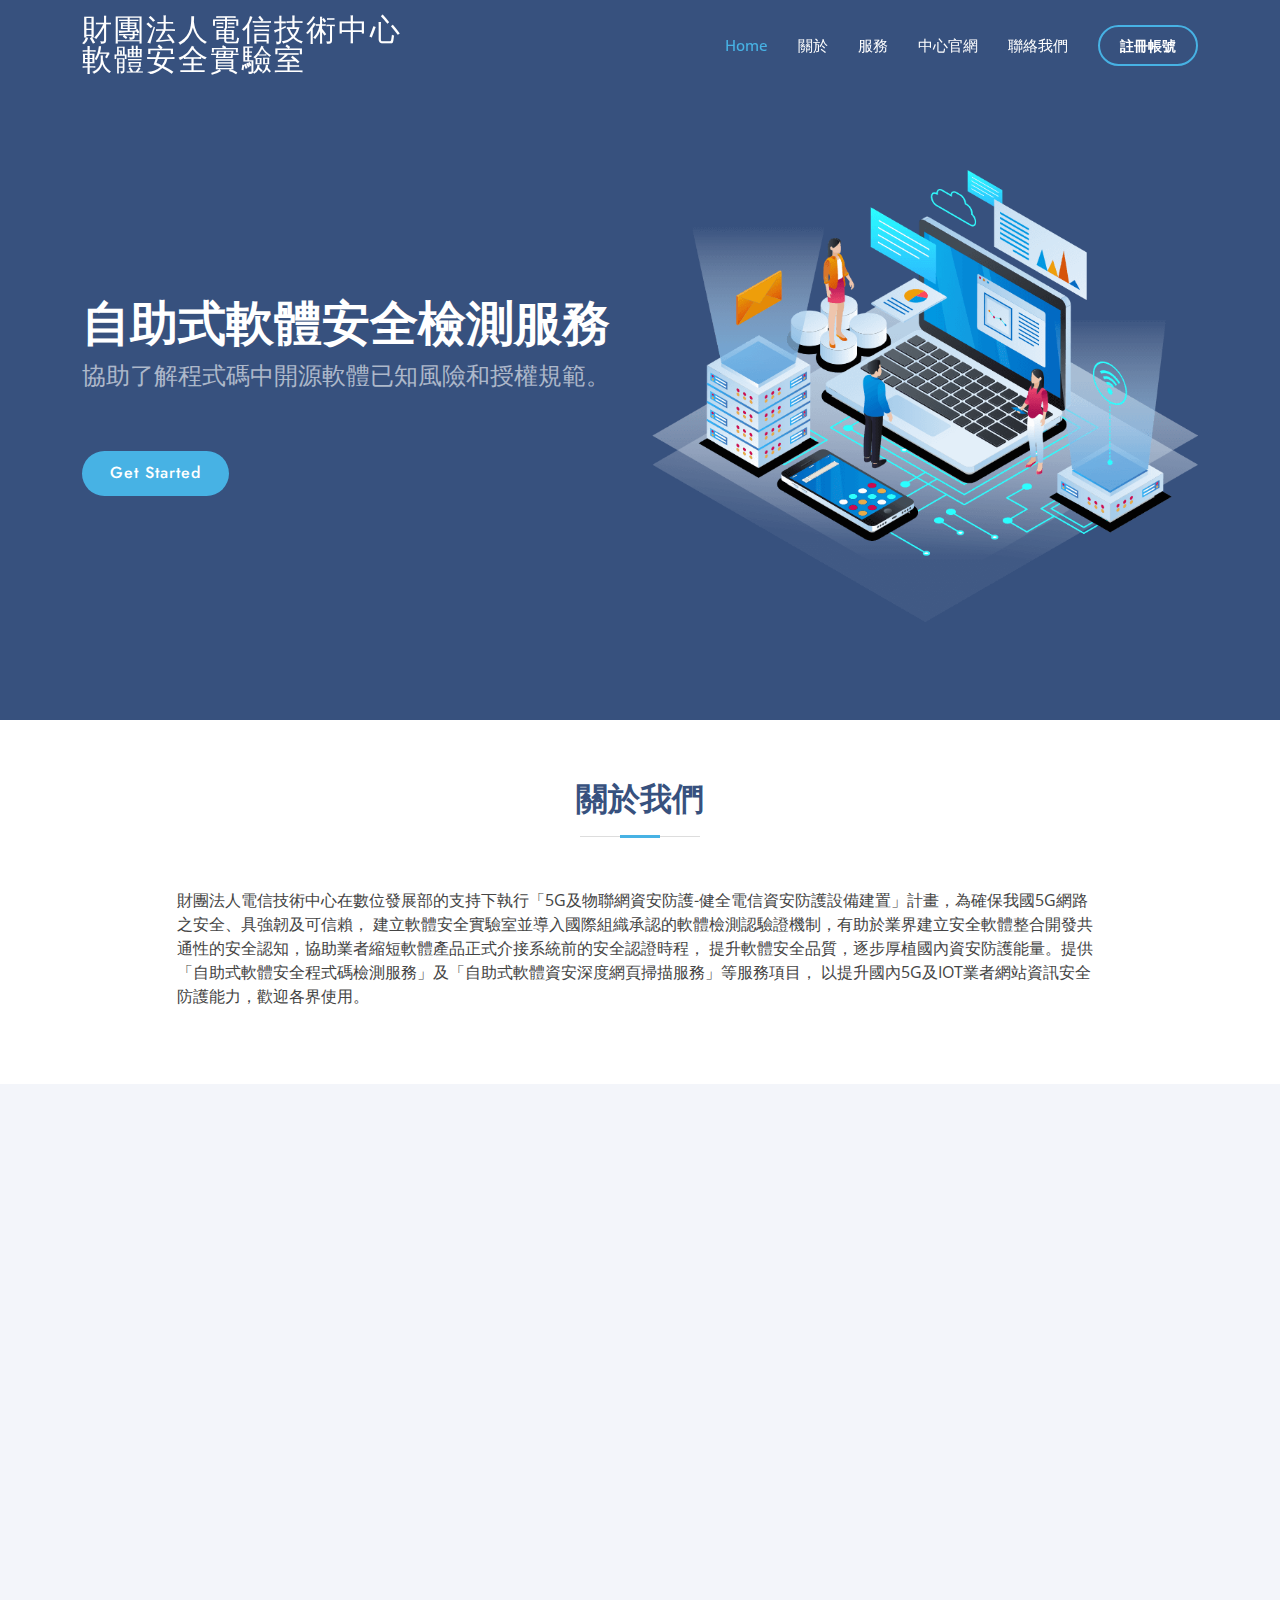
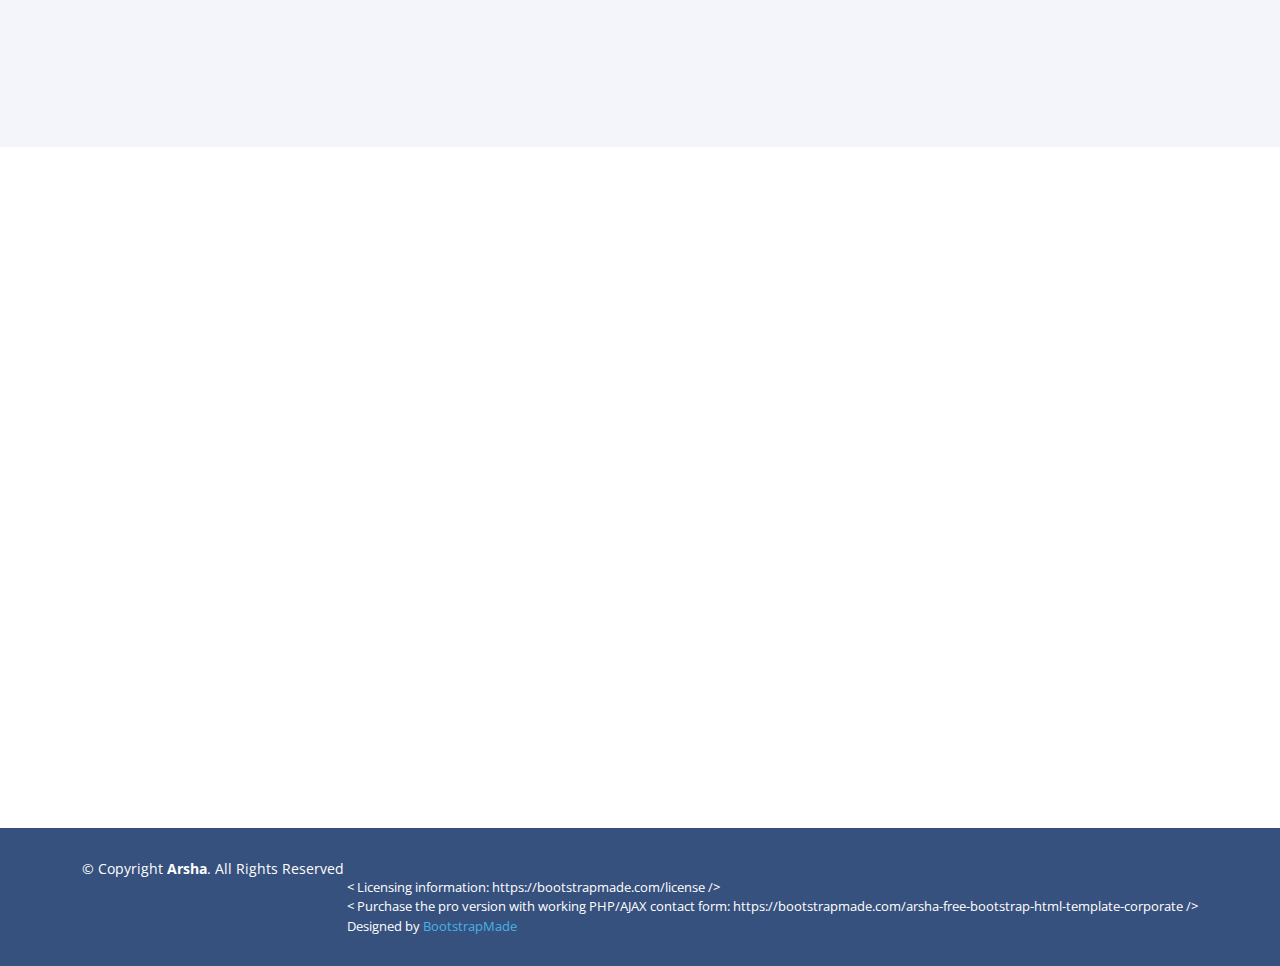
==== index.html @ cd34b2cf "Update index.html" ====
<!DOCTYPE html>
<html lang="en">

<head>
  <meta charset="utf-8">
  <meta content="width=device-width, initial-scale=1.0" name="viewport">

  <title>軟體安全實驗室 NCSS LAB</title>
  <meta content="" name="description">
  <meta content="" name="keywords">

  <!-- Favicons -->
  <link href="assets/img/favicon.ico" rel="icon">
  <link href="assets/img/TTC.jpg" rel="apple-touch-icon">

  <!-- Google Fonts -->
  <link
    href="https://fonts.googleapis.com/css?family=Open+Sans:300,300i,400,400i,600,600i,700,700i|Jost:300,300i,400,400i,500,500i,600,600i,700,700i|Poppins:300,300i,400,400i,500,500i,600,600i,700,700i"
    rel="stylesheet">

  <!-- Vendor CSS Files -->
  <link href="assets/vendor/aos/aos.css" rel="stylesheet">
  <link href="assets/vendor/bootstrap/css/bootstrap.min.css" rel="stylesheet">
  <link href="assets/vendor/bootstrap-icons/bootstrap-icons.css" rel="stylesheet">
  <link href="assets/vendor/boxicons/css/boxicons.min.css" rel="stylesheet">
  <link href="assets/vendor/glightbox/css/glightbox.min.css" rel="stylesheet">
  <link href="assets/vendor/remixicon/remixicon.css" rel="stylesheet">
  <link href="assets/vendor/swiper/swiper-bundle.min.css" rel="stylesheet">

  <!-- Template Main CSS File -->
  <link href="assets/css/style.css" rel="stylesheet">

  <!-- =======================================================
  * Template Name: Arsha
  * Updated: Jul 27 2023 with Bootstrap v5.3.1
  * Template URL: https://bootstrapmade.com/arsha-free-bootstrap-html-template-corporate/
  * Author: BootstrapMade.com
  * License: https://bootstrapmade.com/license/
  ======================================================== -->
</head>

<body>

  <!-- ======= Header ======= -->
  <header id="header" class="fixed-top">
    <div class="container d-flex align-items-center">
      <h1 class="logo me-auto"><a href="">財團法人電信技術中心</br>軟體安全實驗室</a></h1>

      <!--<a href="">財團法人電信技術中心</br>軟體安全實驗室</a></h1>-->
      <!-- Uncomment below if you prefer to use an image logo -->
      <!-- <h1 class="logo me-auto"><a href="index.html" class="logo me-auto"><img src="assets/img/logo.png" alt="" class="img-fluid"></a></a>-->

      <nav id="navbar" class="navbar">
        <ul>
          <li><a class="nav-link scrollto active" href="#hero">Home</a></li>
          <li><a class="nav-link scrollto" href="#about">關於</a></li>
          <li><a class="nav-link scrollto" href="#services">服務</a></li>
          <li><a class="nav-link scrollto" href="https://www.ttc.org.tw/" target="_blank">中心官網</a></li>
          <li><a class="nav-link scrollto" href="#contact">聯絡我們</a></li>
          <li><a class="getstarted scrollto"
              href="https://ssdlc.ncsslab.org.tw/appbuilder/forms?code=81B100224859490211DD49DA25010BAE&Process=廠商帳號線上申請"
              target="_blank">註冊帳號</a>
          </li>
        </ul>
        <i class="bi bi-list mobile-nav-toggle"></i>
      </nav><!-- .navbar -->

    </div>
  </header><!-- End Header -->

  <!-- ======= Hero Section ======= -->


  <section id="hero" class="d-flex align-items-center">

    <div class="container">
      <div class="row">
        <div class="col-lg-6 d-flex flex-column justify-content-center pt-4 pt-lg-0 order-2 order-lg-1"
          data-aos="fade-up" data-aos-delay="200">
          <h1>自助式軟體安全檢測服務</h1>
          <h2>協助了解程式碼中開源軟體已知風險和授權規範。</h2>
          <div class="d-flex justify-content-center justify-content-lg-start">
            <a href="#about" class="btn-get-started scrollto">Get Started</a>

          </div>
        </div>
        <div class="col-lg-6 order-1 order-lg-2 hero-img" data-aos="zoom-in" data-aos-delay="200">
          <img src="assets/img/hero-img.png" class="img-fluid animated" alt="">
        </div>
      </div>
    </div>


  </section><!-- End Hero -->

  <main id="main">



    <!-- ======= About Us Section ======= -->
    <section id="about" class="about">
      <div class="container" data-aos="fade-up">

        <div class="section-title">
          <h2>關於我們</h2>
        </div>

        <div class="row justify-content-center">
          <div class="col-lg-10">
            <p>
              財團法人電信技術中心在數位發展部的支持下執行「5G及物聯網資安防護-健全電信資安防護設備建置」計畫，為確保我國5G網路之安全、具強韌及可信賴，
              建立軟體安全實驗室並導入國際組織承認的軟體檢測認驗證機制，有助於業界建立安全軟體整合開發共通性的安全認知，協助業者縮短軟體產品正式介接系統前的安全認證時程，
              提升軟體安全品質，逐步厚植國內資安防護能量。提供「自助式軟體安全程式碼檢測服務」及「自助式軟體資安深度網頁掃描服務」等服務項目，
              以提升國內5G及IOT業者網站資訊安全防護能力，歡迎各界使用。
            </p>

          </div>
        </div>
      </div>
    </section><!-- End About Us Section -->



    <!-- ======= Services Section ======= -->
    <section id="services" class="services section-bg">
      <div class="container" data-aos="fade-up">

        <div class="section-title">
          <h2>平台服務</h2>
        </div>

        <div class="row">
          <div class="col-xl-3 col-md-6 d-flex align-items-stretch" data-aos="zoom-in" data-aos-delay="100">
            <div class="icon-box">
              <div class="icon"><i class="bx bxl-dribbble"></i></div>
              <h4><a href="https://ssdlc.ncsslab.org.tw/pages/SecurityTestingService" target="_blank">軟體安全檢測服務</a></h4>
              <p>軟體安全檢測服務包含軟體組成分析掃描(SBOM)、安全風險分析 (Security Risk)、軟體使用許可風險分析 (License Risk)、營運風險分析 (Operation
                Risk) 等四個項目分析軟體供應鏈的透明度與安全性，了解開源軟體已知風險和授權規範，並分析開源社群活躍度，確保安全漏洞可被持續修復。</p>
            </div>
          </div>

          <div class="col-xl-3 col-md-6 d-flex align-items-stretch mt-4 mt-md-0" data-aos="zoom-in"
            data-aos-delay="200">
            <div class="icon-box">
              <div class="icon"><i class="bx bx-file"></i></div>
              <h4><a href="https://ssdlc.ncsslab.org.tw/pages/DeepSecurityScanService" target="_blank">深度網頁弱點掃描服務</a>
              </h4>
              <p>深度網頁弱點掃描服務，是透過網頁腳本錄製器產生檢測腳本，透過弱點掃描工具掃描檢測腳本，藉此提升網頁掃描深度和覆蓋率，產出進階弱點議題檢測報告，弱點修復後可強化網站的資安防護能力。</p>
            </div>
          </div>

          <div class="col-xl-3 col-md-6 d-flex align-items-stretch mt-4 mt-xl-0" data-aos="zoom-in"
            data-aos-delay="300">
            <div class="icon-box">
              <div class="icon"><i class="bx bx-tachometer"></i></div>
              <h4><a
                  href="https://ssdlc.ncsslab.org.tw/appbuilder/forms?code=81B100224859490211DD49DA25010BAE&Process=廠商帳號線上申請"
                  target="_blank">廠商帳號申請</a>
              </h4>
              <p>請申請平台帳號，帳號審核通過後，即可使用軟體安全檢測服務及深度弱點掃描服務。</p>
            </div>
          </div>

          <div class="col-xl-3 col-md-8 d-flex align-items-stretch mt-4 mt-xl-0" data-aos="zoom-in"
            data-aos-delay="400">
            <div class="icon-box">
              <div class="icon"><i class="bx bx-layer"></i></div>
              <h4><a
                  href="https://ssdlc.ncsslab.org.tw/appbuilder/forms?code=81B200224859490211DD4D2438AC8E6C&Process=廠商帳號密碼重設"
                  target="_blank">廠商密碼重設</a>
              </h4>
              <p>如忘記密碼，請點選此處更改密碼。如有其他疑問，歡迎聯繫我們。</p>
            </div>
          </div>

        </div>

      </div>
    </section><!-- End Services Section -->



    <!-- ======= Contact Section ======= -->
    <section id="contact" class="contact">
      <div class="container" data-aos="fade-up">

        <div class="section-title">
          <h2>聯絡我們</h2>
          <p>如有任何問題，歡迎聯繫。</p>
        </div>

        <div class="row justify-content-center">

          <div class="col-lg-6 d-flex align-items-stretch">
            <div class="info">
              <div class="address">
                <i class="bi bi-geo-alt"></i>
                <h4>Location:</h4>
                <p>高雄本部 : 821 高雄市路竹區路科一路3號<br />新北辦公室 : 220 新北市板橋區遠東路1號3樓B室</p>
              </div>

              <div class="email">
                <i class="bi bi-envelope"></i>
                <h4>Email:</h4>
                <p><a href="mailto:support@ncsslab.org.tw">support@ncsslab.org.tw</a></p>
              </div>

              <div class="phone">
                <i class="bi bi-phone"></i>
                <h4>Call:</h4>

                <p>Andy Wang <a href="tel:+886-2-89535042">(02)8953-5042</a></p>
              </div>
            </div>

          </div>


    </section><!-- End Contact Section -->

  </main><!-- End #main -->

  <!-- ======= Footer ======= -->
  <footer id="footer">
    <!--
    <div class="footer-newsletter">
      <div class="container">
        <div class="row justify-content-center">
          <div class="col-lg-6">
            <h4>Join Our Newsletter</h4>
            <p>Tamen quem nulla quae legam multos aute sint culpa legam noster magna</p>
            <form action="" method="post">
              <input type="email" name="email"><input type="submit" value="Subscribe">
            </form>
          </div>
        </div>
      </div>
    </div>
-->
    <div class="footer-top">
      <div class="container">
        <div class="row">
          <!--
          <div class="col-lg-3 col-md-6 footer-contact">
            <h3>Arsha</h3>
            <p>
              A108 Adam Street <br>
              New York, NY 535022<br>
              United States <br><br>
              <strong>Phone:</strong> +1 5589 55488 55<br>
              <strong>Email:</strong> info@example.com<br>
            </p>
          </div>

          <div class="col-lg-3 col-md-6 footer-links">
            <h4>Useful Links</h4>
            <ul>
              <li><i class="bx bx-chevron-right"></i> <a href="#">Home</a></li>
              <li><i class="bx bx-chevron-right"></i> <a href="#">About us</a></li>
              <li><i class="bx bx-chevron-right"></i> <a href="#">Services</a></li>
              <li><i class="bx bx-chevron-right"></i> <a href="#">Terms of service</a></li>
              <li><i class="bx bx-chevron-right"></i> <a href="#">Privacy policy</a></li>
            </ul>
          </div>

          <div class="col-lg-3 col-md-6 footer-links">
            <h4>Our Services</h4>
            <ul>
              <li><i class="bx bx-chevron-right"></i> <a href="#">Web Design</a></li>
              <li><i class="bx bx-chevron-right"></i> <a href="#">Web Development</a></li>
              <li><i class="bx bx-chevron-right"></i> <a href="#">Product Management</a></li>
              <li><i class="bx bx-chevron-right"></i> <a href="#">Marketing</a></li>
              <li><i class="bx bx-chevron-right"></i> <a href="#">Graphic Design</a></li>
            </ul>
          </div>

          <div class="col-lg-3 col-md-6 footer-links">
            <h4>Our Social Networks</h4>
            <p>Cras fermentum odio eu feugiat lide par naso tierra videa magna derita valies</p>
            <div class="social-links mt-3">
              <a href="#" class="twitter"><i class="bx bxl-twitter"></i></a>
              <a href="#" class="facebook"><i class="bx bxl-facebook"></i></a>
              <a href="#" class="instagram"><i class="bx bxl-instagram"></i></a>
              <a href="#" class="google-plus"><i class="bx bxl-skype"></i></a>
              <a href="#" class="linkedin"><i class="bx bxl-linkedin"></i></a>
            </div>
          </div>
-->
        </div>
      </div>
    </div>

    <div class="container footer-bottom clearfix">
      <div class="copyright">
        &copy; Copyright <strong><span>Arsha</span></strong>. All Rights Reserved
      </div>
      <div class="credits">
        </br>
        < Licensing information: https://bootstrapmade.com/license /></br>
        < Purchase the pro version with working PHP/AJAX contact form:
          https://bootstrapmade.com/arsha-free-bootstrap-html-template-corporate />
        </br>Designed by <a href="https://bootstrapmade.com/">BootstrapMade</a>
      </div>
    </div>
  </footer><!-- End Footer -->

  <div id="preloader"></div>
  <a href="#" class="back-to-top d-flex align-items-center justify-content-center"><i
      class="bi bi-arrow-up-short"></i></a>

  <!-- Vendor JS Files -->
  <script src="assets/vendor/aos/aos.js"></script>
  <script src="assets/vendor/bootstrap/js/bootstrap.bundle.min.js"></script>
  <script src="assets/vendor/glightbox/js/glightbox.min.js"></script>
  <script src="assets/vendor/isotope-layout/isotope.pkgd.min.js"></script>
  <script src="assets/vendor/swiper/swiper-bundle.min.js"></script>
  <script src="assets/vendor/waypoints/noframework.waypoints.js"></script>
  <script src="assets/vendor/php-email-form/validate.js"></script>

  <!-- Template Main JS File -->
  <script src="assets/js/main.js"></script>

</body>

</html>
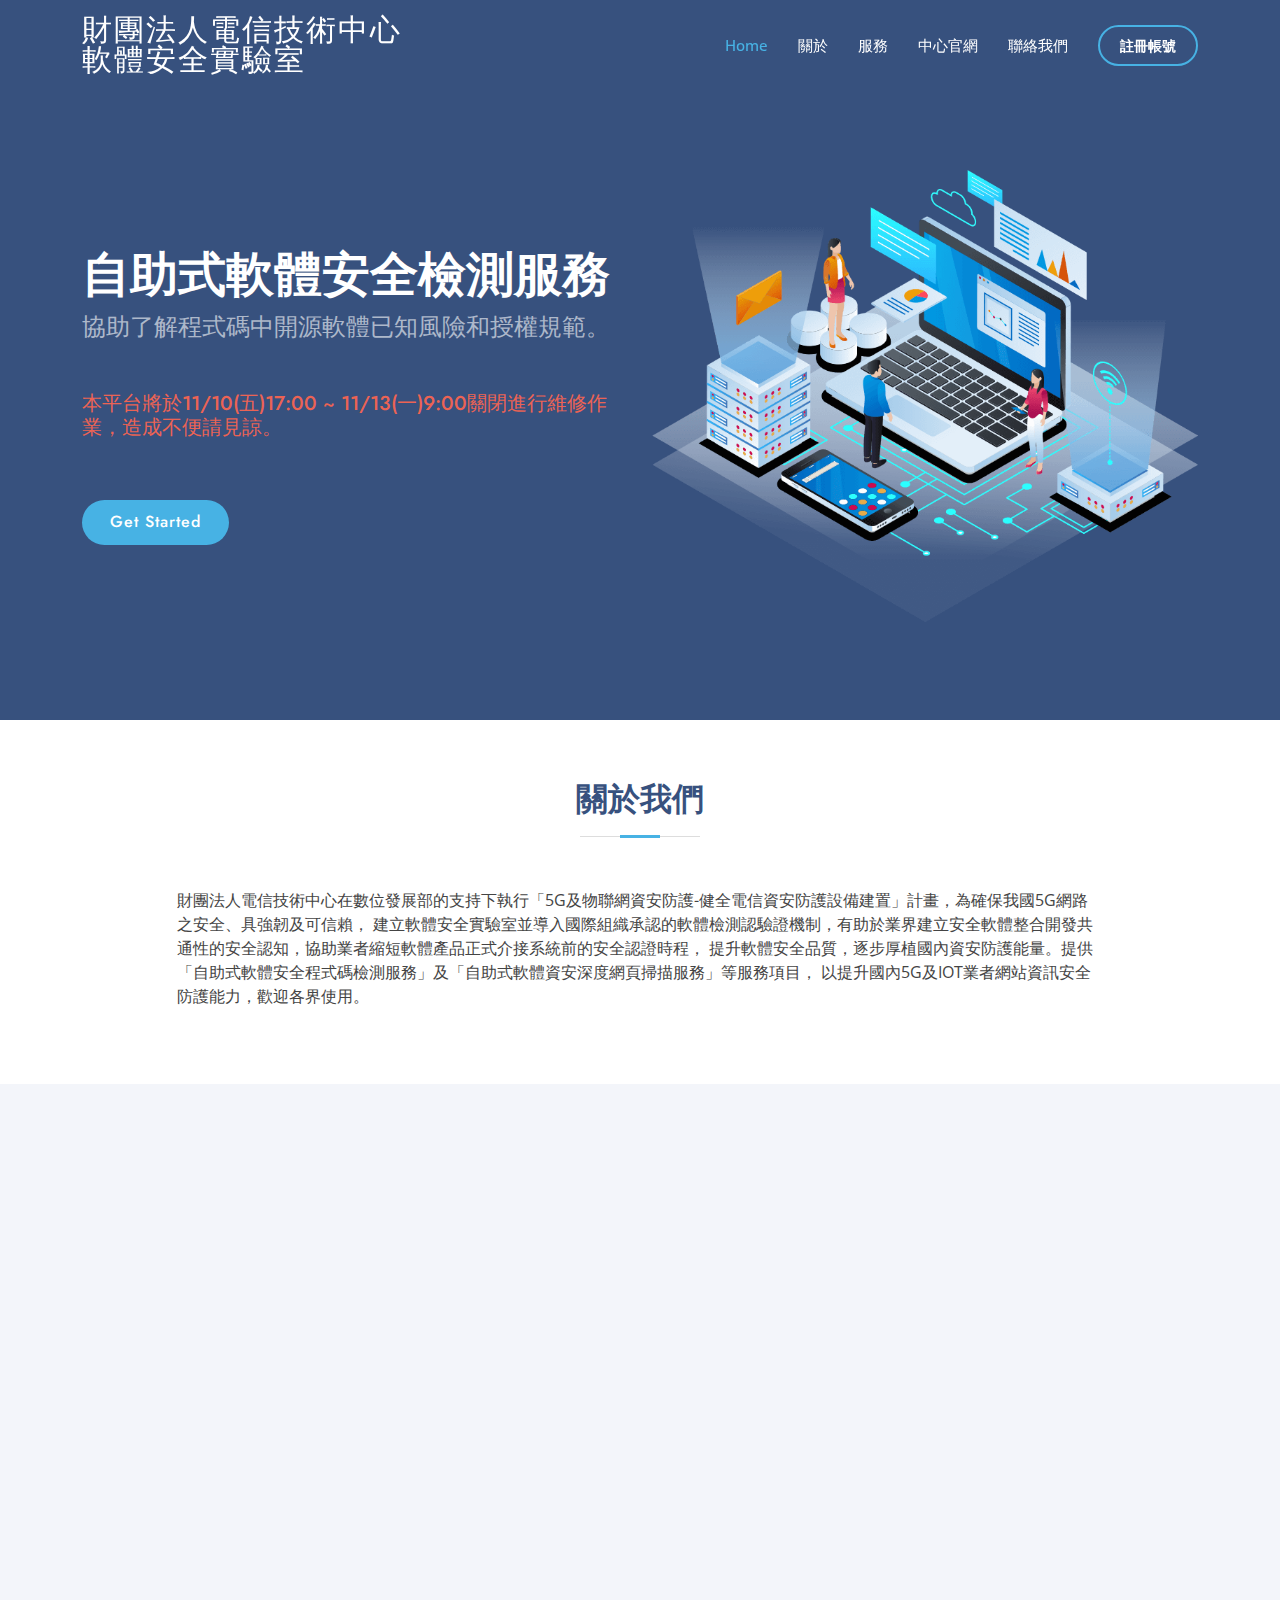
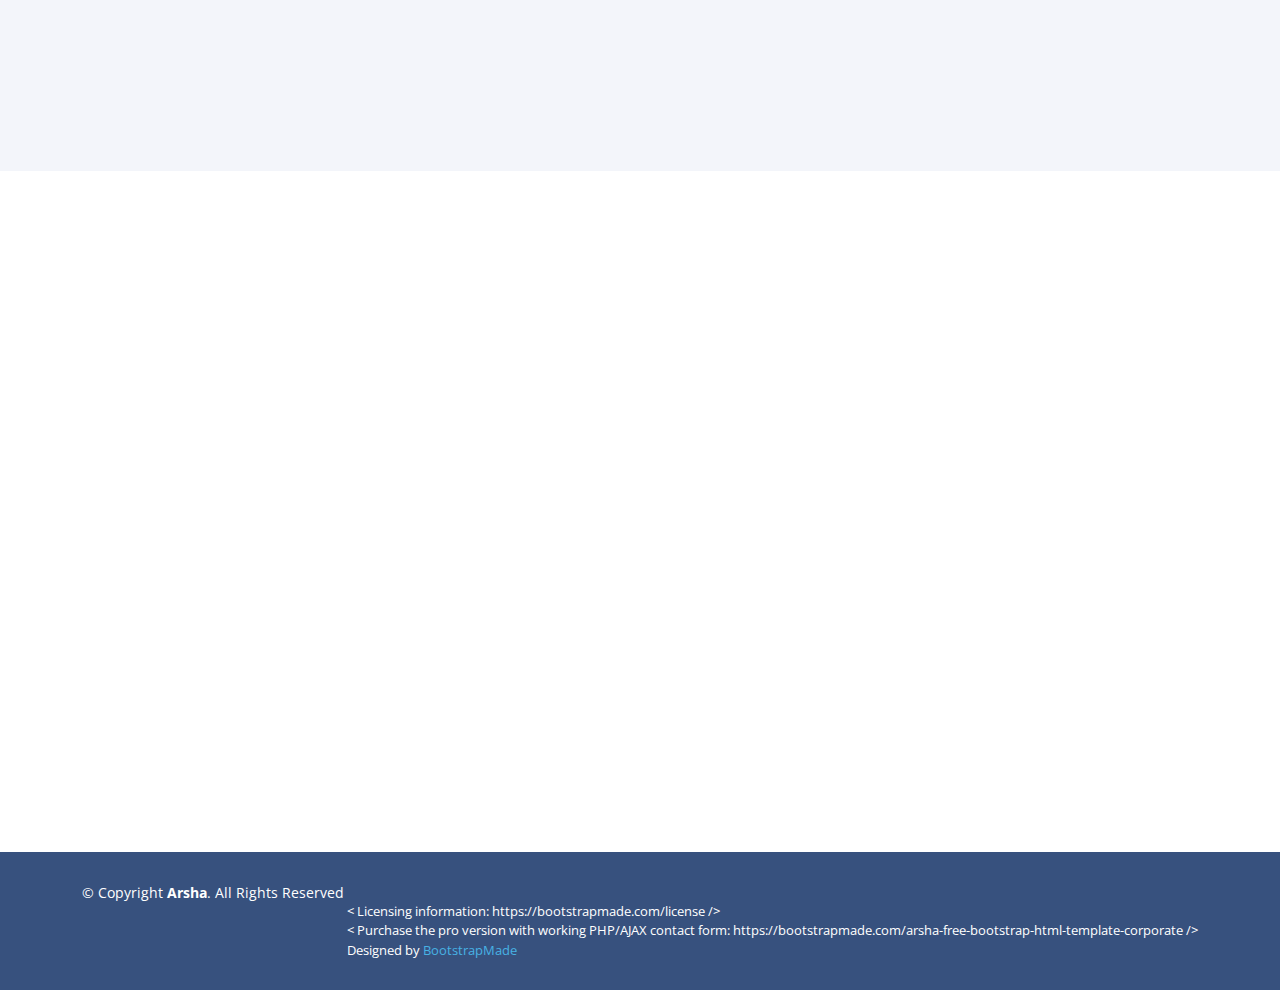
==== commit 0c226ea8: "Update index.html" ====
--- a/index.html
+++ b/index.html
@@ -79,6 +79,7 @@
           data-aos="fade-up" data-aos-delay="200">
           <h1>自助式軟體安全檢測服務</h1>
           <h2>協助了解程式碼中開源軟體已知風險和授權規範。</h2>
+          <h6>本平台將於11/10(五)17:00 ~ 11/13(一)9:00關閉進行維修作業，造成不便請見諒。</h6>
           <div class="d-flex justify-content-center justify-content-lg-start">
             <a href="#about" class="btn-get-started scrollto">Get Started</a>
 
@@ -134,8 +135,8 @@
             <div class="icon-box">
               <div class="icon"><i class="bx bxl-dribbble"></i></div>
               <h4><a href="https://ssdlc.ncsslab.org.tw/pages/SecurityTestingService" target="_blank">軟體安全檢測服務</a></h4>
-              <p>軟體安全檢測服務包含軟體組成分析掃描(SBOM)、安全風險分析 (Security Risk)、軟體使用許可風險分析 (License Risk)、營運風險分析 (Operation
-                Risk) 等四個項目分析軟體供應鏈的透明度與安全性，了解開源軟體已知風險和授權規範，並分析開源社群活躍度，確保安全漏洞可被持續修復。</p>
+              <p>軟體安全檢測服務包含原始碼風險分析、軟體組成分析掃描(SBOM)、安全風險分析 (Security Risk)、軟體使用許可風險分析 (License Risk)、營運風險分析 (Operation
+                Risk) 等五個項目分析軟體供應鏈的透明度與安全性，了解開源軟體已知風險和授權規範，並分析開源社群活躍度，確保安全漏洞可被持續修復。</p>
             </div>
           </div>
 
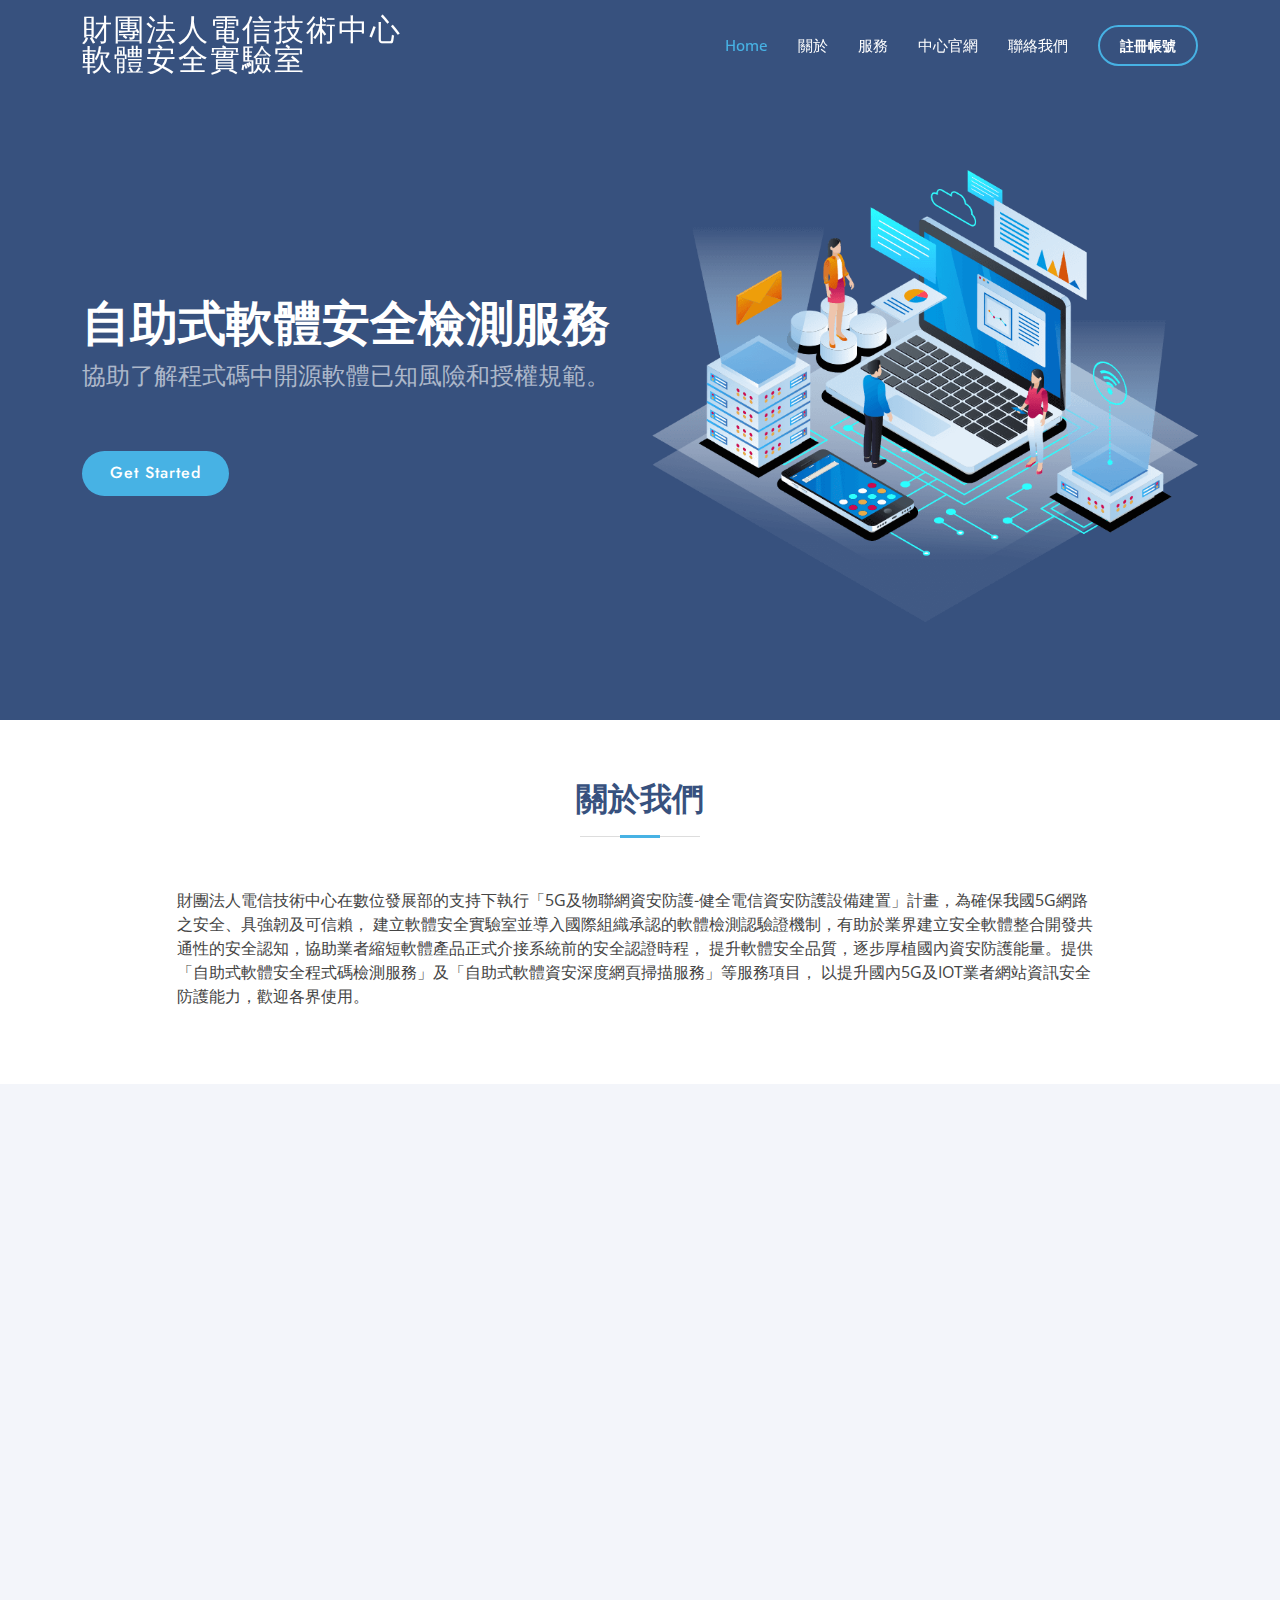
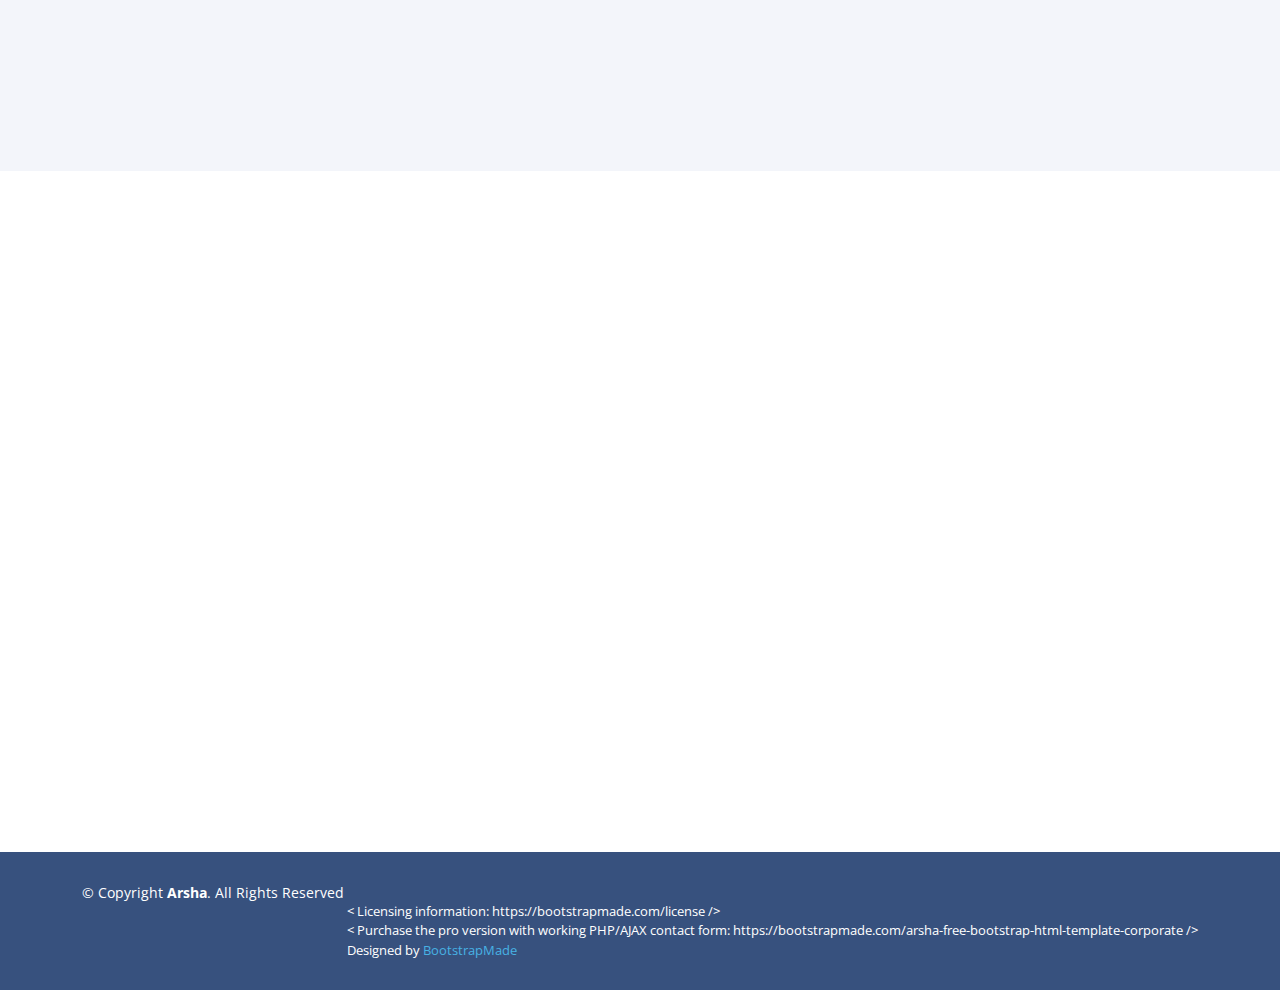
==== commit 60528e22: "Update index.html" ====
--- a/index.html
+++ b/index.html
@@ -79,7 +79,6 @@
           data-aos="fade-up" data-aos-delay="200">
           <h1>自助式軟體安全檢測服務</h1>
           <h2>協助了解程式碼中開源軟體已知風險和授權規範。</h2>
-          <h6>本平台將於11/10(五)17:00 ~ 11/13(一)9:00關閉進行維修作業，造成不便請見諒。</h6>
           <div class="d-flex justify-content-center justify-content-lg-start">
             <a href="#about" class="btn-get-started scrollto">Get Started</a>
 
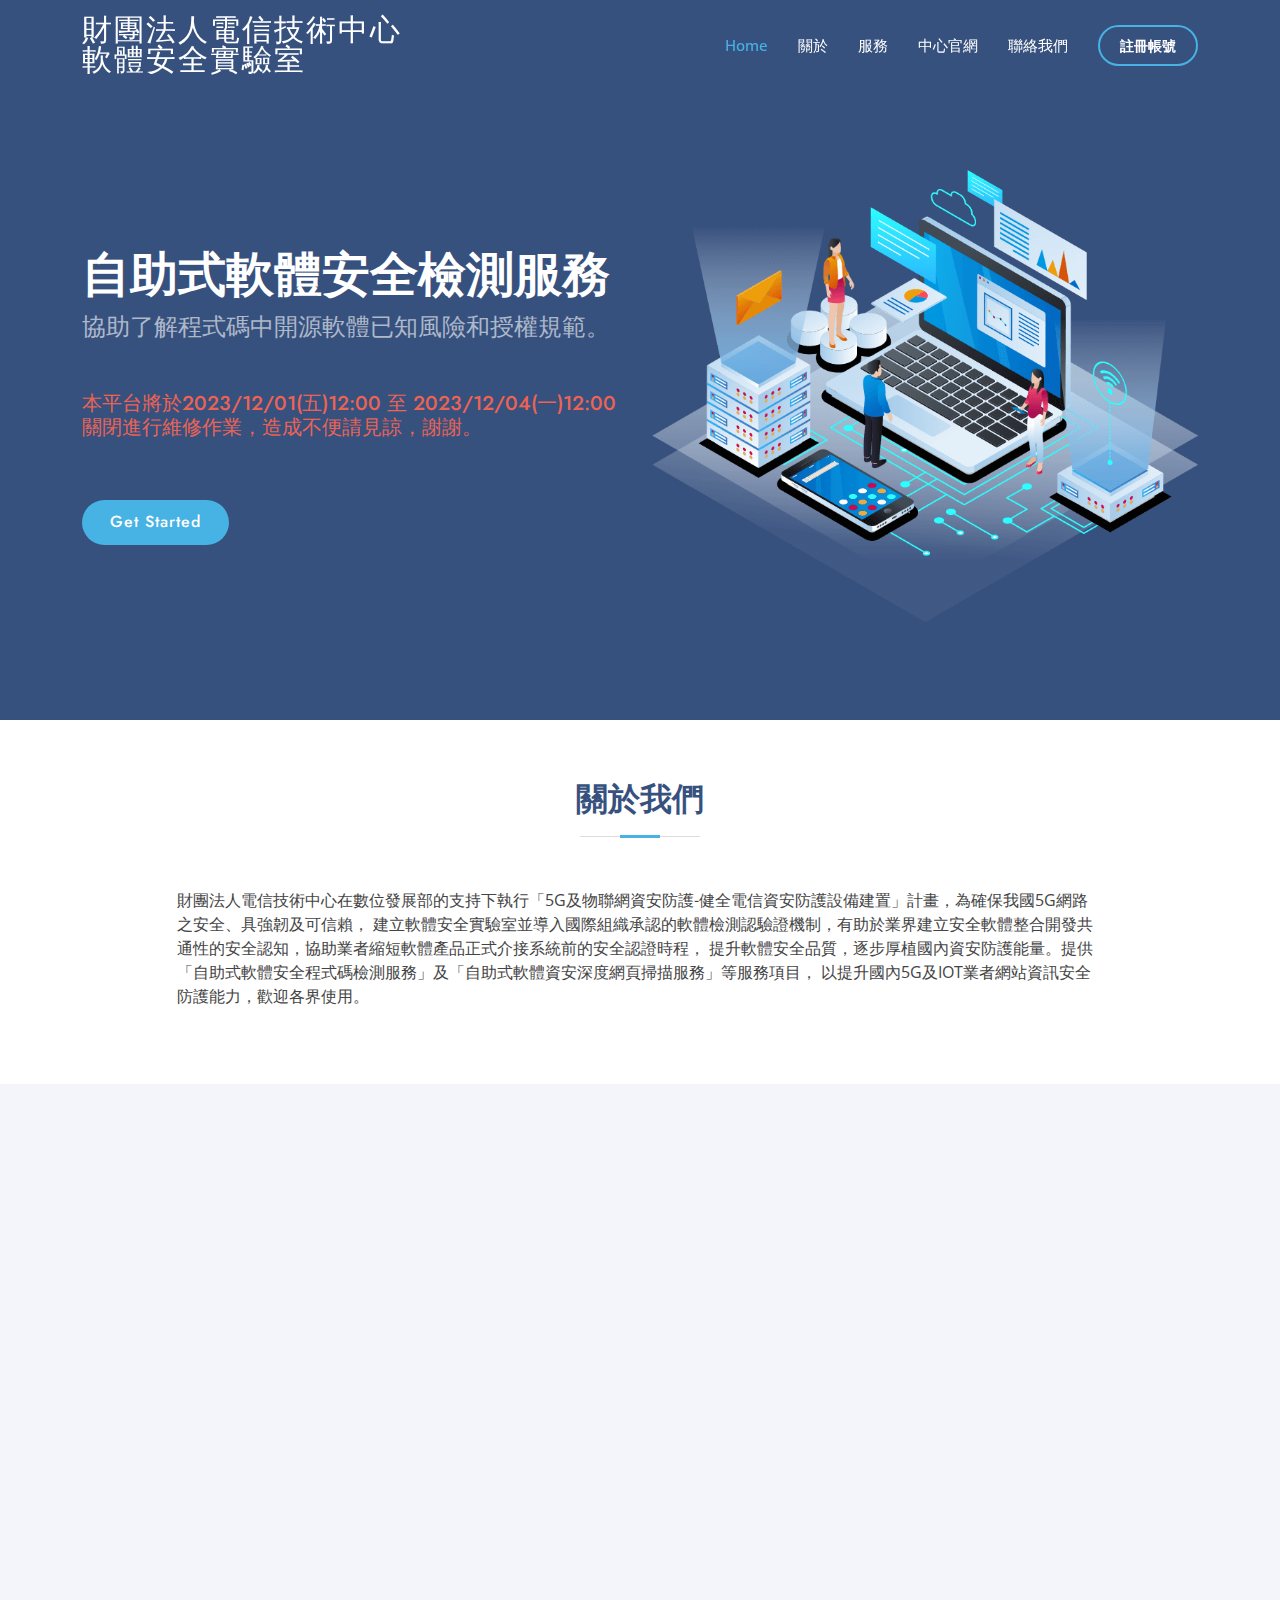
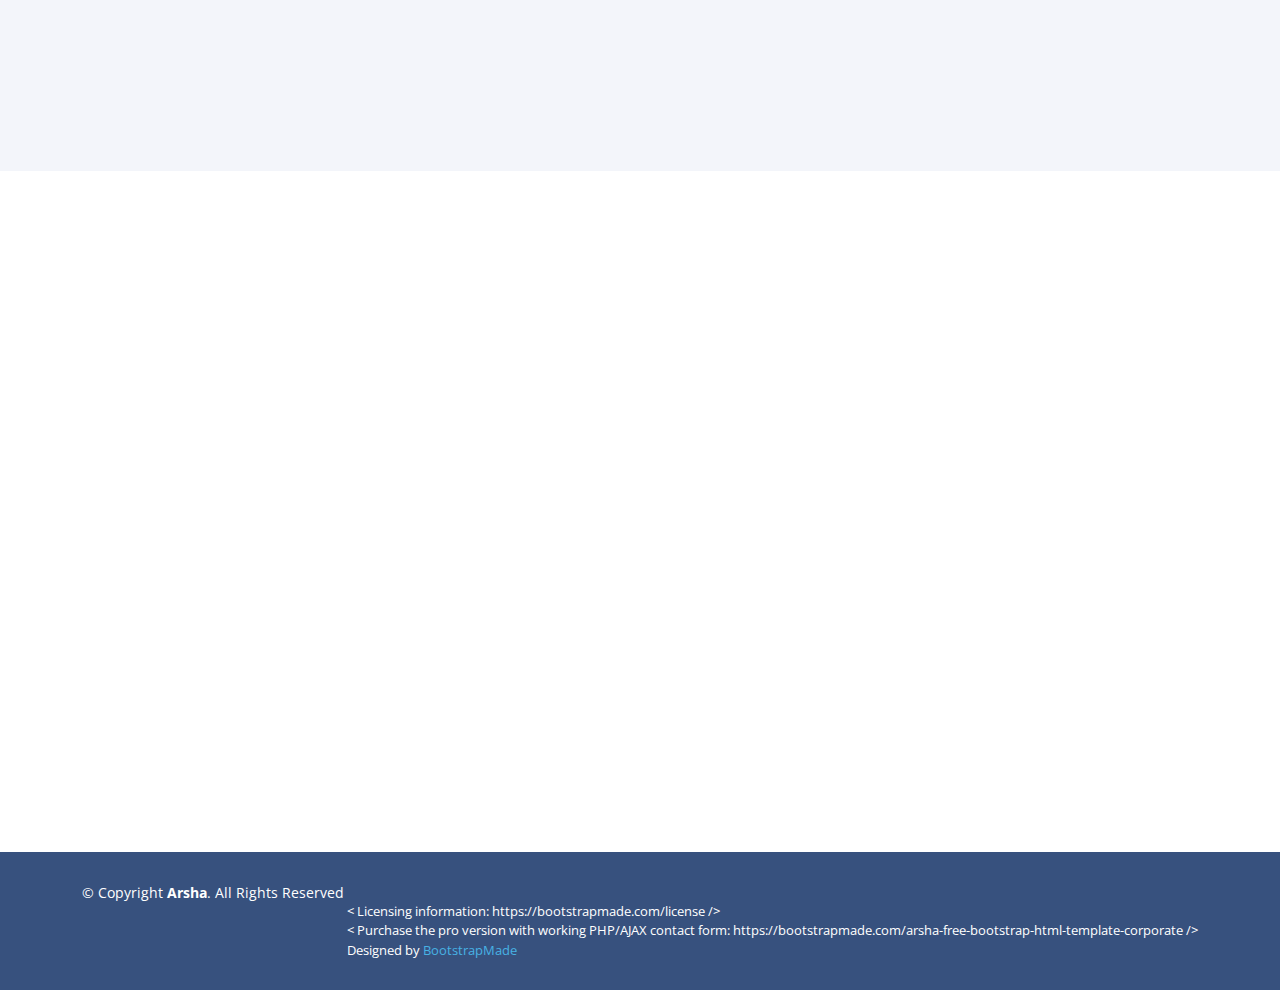
==== commit 27d14ee7: "Update index.html" ====
--- a/index.html
+++ b/index.html
@@ -79,6 +79,7 @@
           data-aos="fade-up" data-aos-delay="200">
           <h1>自助式軟體安全檢測服務</h1>
           <h2>協助了解程式碼中開源軟體已知風險和授權規範。</h2>
+          <h6>本平台將於2023/12/01(五)12:00 至 2023/12/04(一)12:00 關閉進行維修作業，造成不便請見諒，謝謝。</h6>
           <div class="d-flex justify-content-center justify-content-lg-start">
             <a href="#about" class="btn-get-started scrollto">Get Started</a>
 
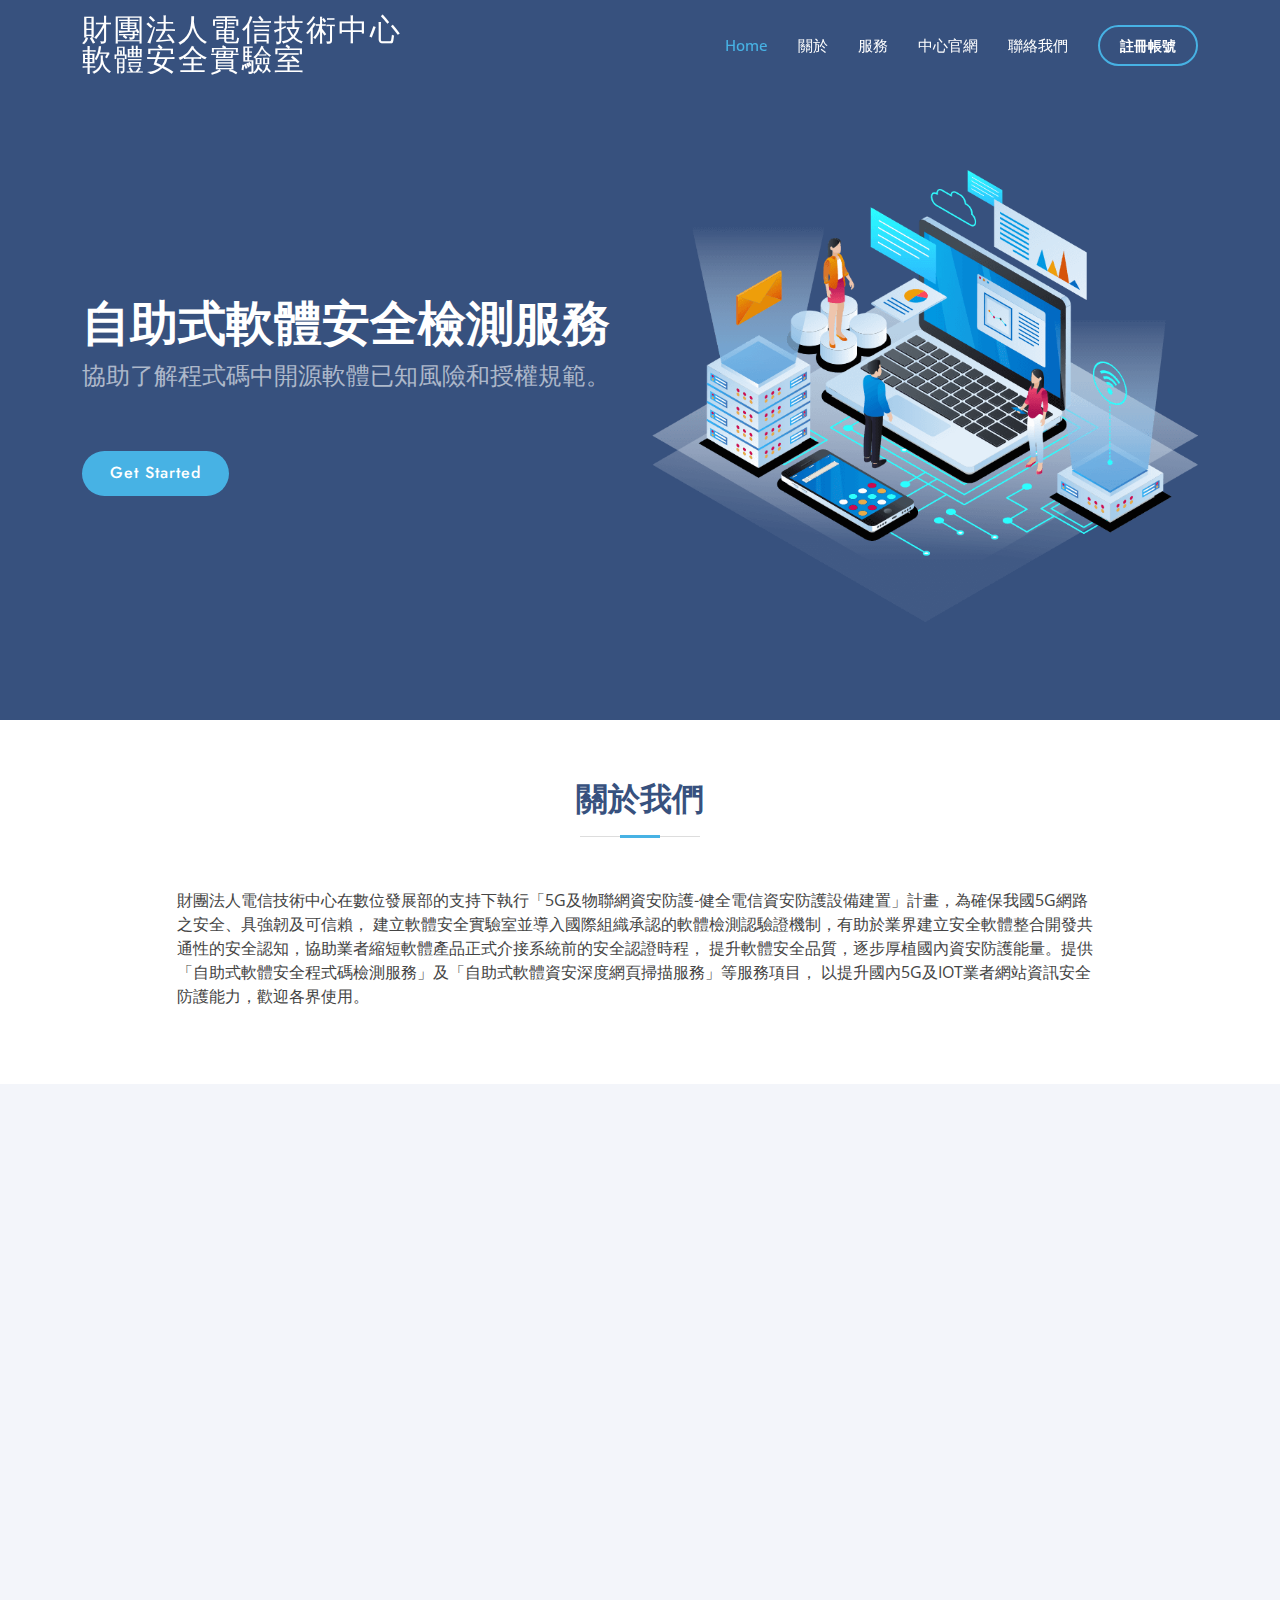
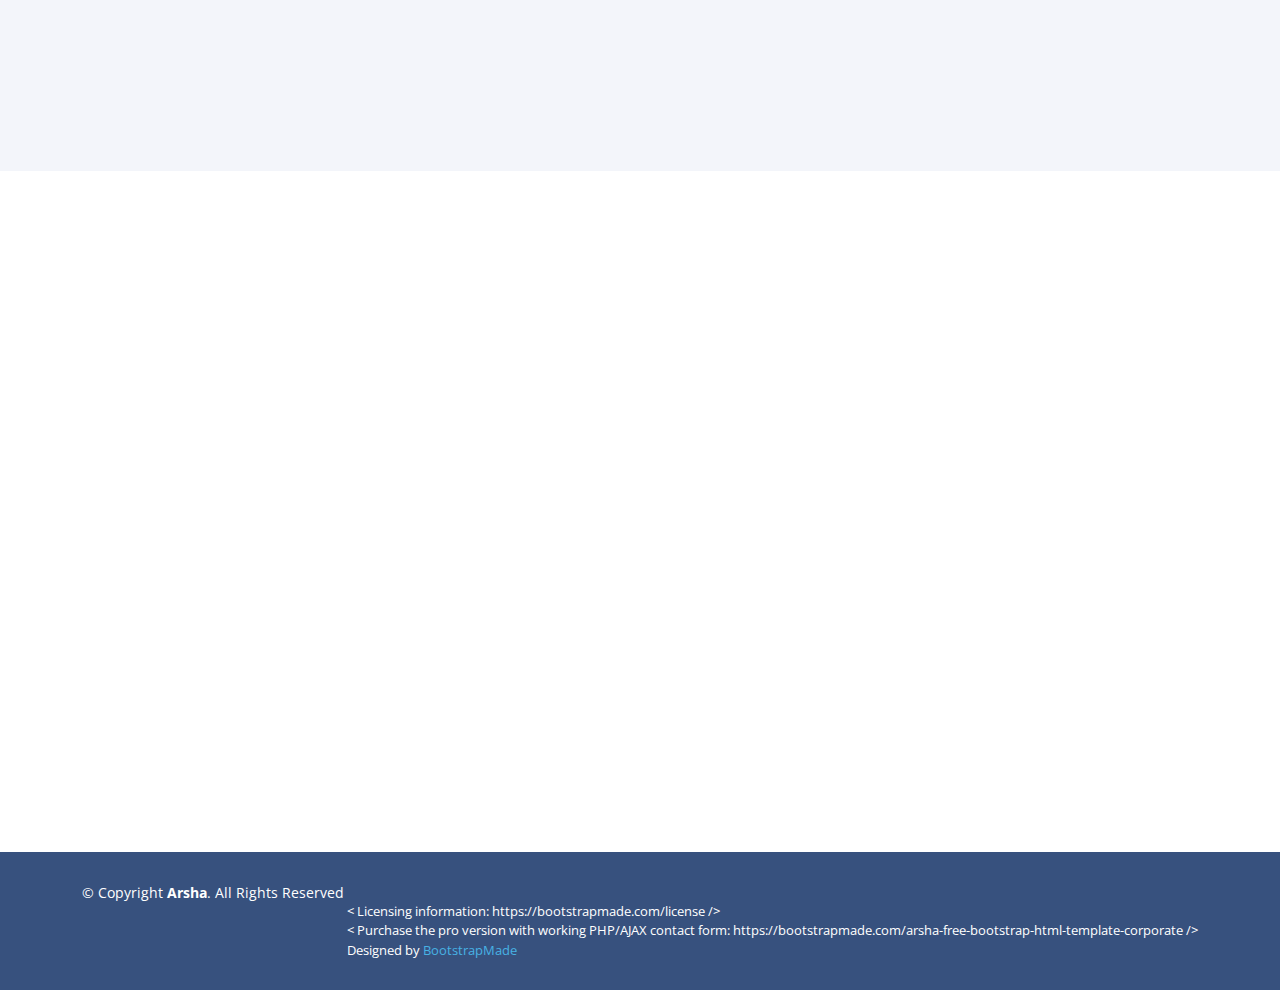
==== commit 209f10b9: "Update index.html" ====
--- a/index.html
+++ b/index.html
@@ -79,7 +79,7 @@
           data-aos="fade-up" data-aos-delay="200">
           <h1>自助式軟體安全檢測服務</h1>
           <h2>協助了解程式碼中開源軟體已知風險和授權規範。</h2>
-          <h6>本平台將於2023/12/01(五)12:00 至 2023/12/04(一)12:00 關閉進行維修作業，造成不便請見諒，謝謝。</h6>
+          <!--<h6>本平台將於2023/12/01(五)12:00 至 2023/12/04(一)12:00 關閉進行維修作業，造成不便請見諒，謝謝。</h6>-->
           <div class="d-flex justify-content-center justify-content-lg-start">
             <a href="#about" class="btn-get-started scrollto">Get Started</a>
 
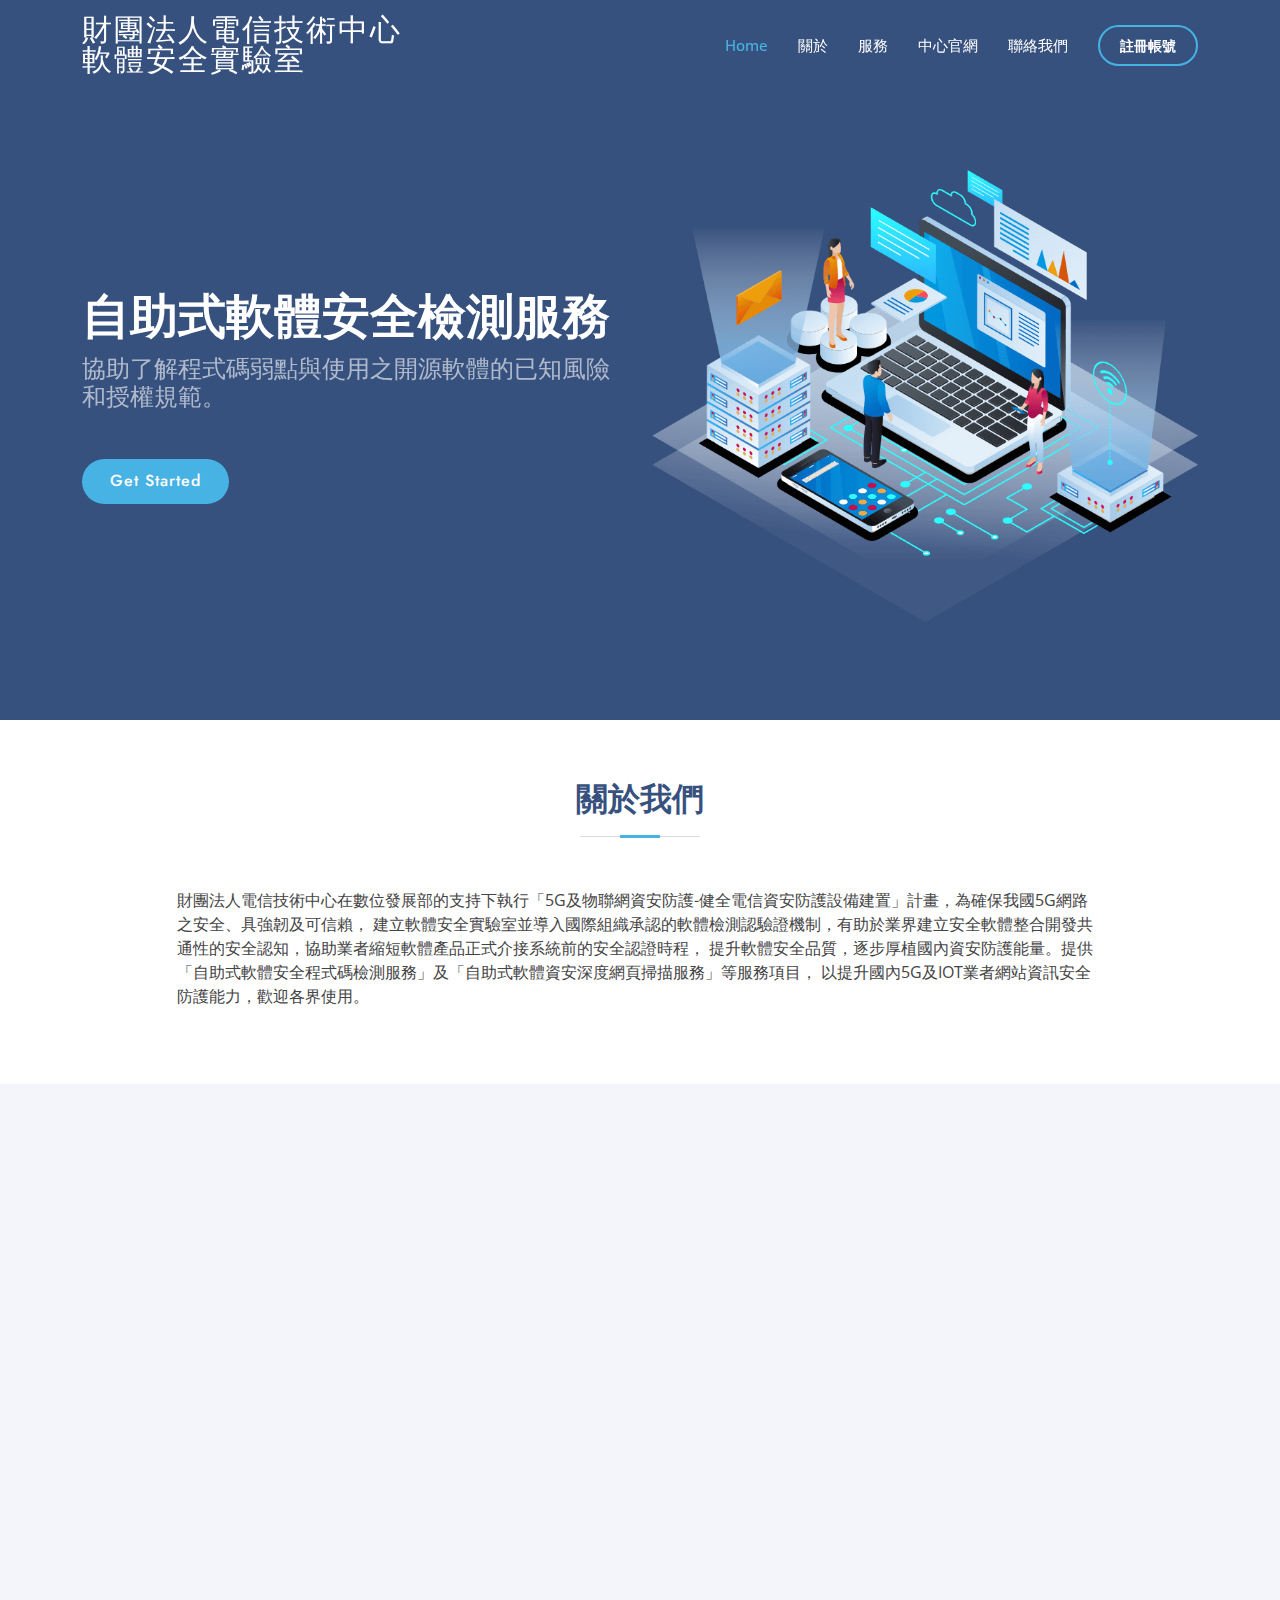
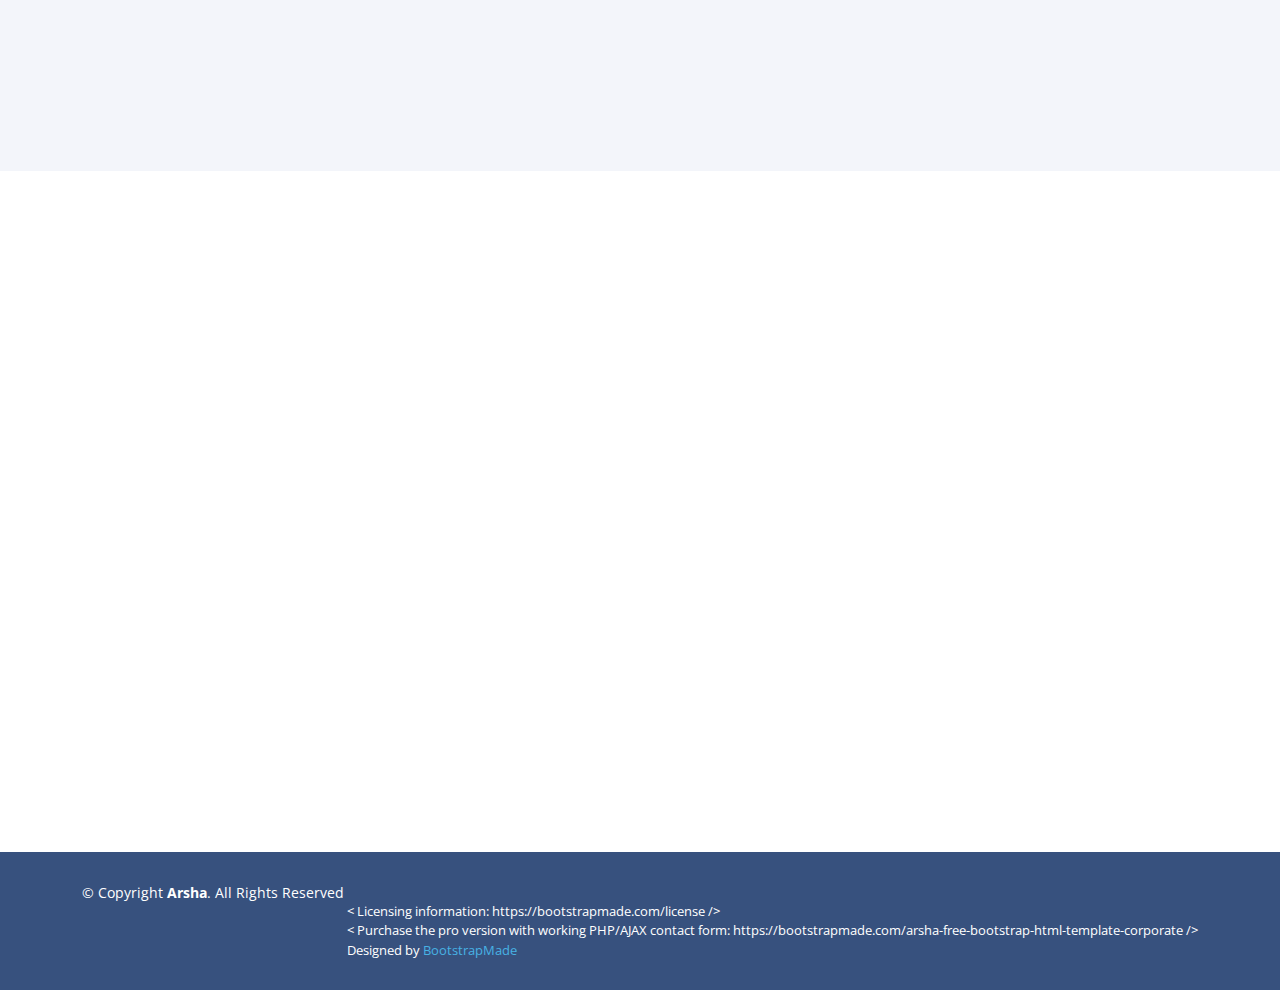
==== commit 25739d8c: "服務簡介部分改以輪播模式呈現。" ====
--- a/index.html
+++ b/index.html
@@ -77,11 +77,25 @@
       <div class="row">
         <div class="col-lg-6 d-flex flex-column justify-content-center pt-4 pt-lg-0 order-2 order-lg-1"
           data-aos="fade-up" data-aos-delay="200">
-          <h1>自助式軟體安全檢測服務</h1>
-          <h2>協助了解程式碼中開源軟體已知風險和授權規範。</h2>
+          <div id="carouselExampleSlidesOnly" class="carousel slide" data-bs-ride="carousel">
+            <div class="carousel-inner">
+              <div class="carousel-item active">
+                <div class="d-block w-100" style="height: 160px">
+                  <h1>自助式軟體安全檢測服務</h1>
+                  <h2>協助了解程式碼弱點與使用之開源軟體的已知風險和授權規範。</h2>
+                </div>
+              </div>
+              <div class="carousel-item">
+                <div class="d-block w-100" style="height: 160px">
+                  <h1>自助式深度網頁弱點掃描服務</h1>
+                  <h2>協助了解網頁程式的資安風險。</h2>
+                </div>
+              </div>
+            </div>
+          </div>
           <!--<h6>本平台將於2023/12/01(五)12:00 至 2023/12/04(一)12:00 關閉進行維修作業，造成不便請見諒，謝謝。</h6>-->
           <div class="d-flex justify-content-center justify-content-lg-start">
-            <a href="#about" class="btn-get-started scrollto">Get Started</a>
+            <a href="#services" class="btn-get-started scrollto">Get Started</a>
 
           </div>
         </div>
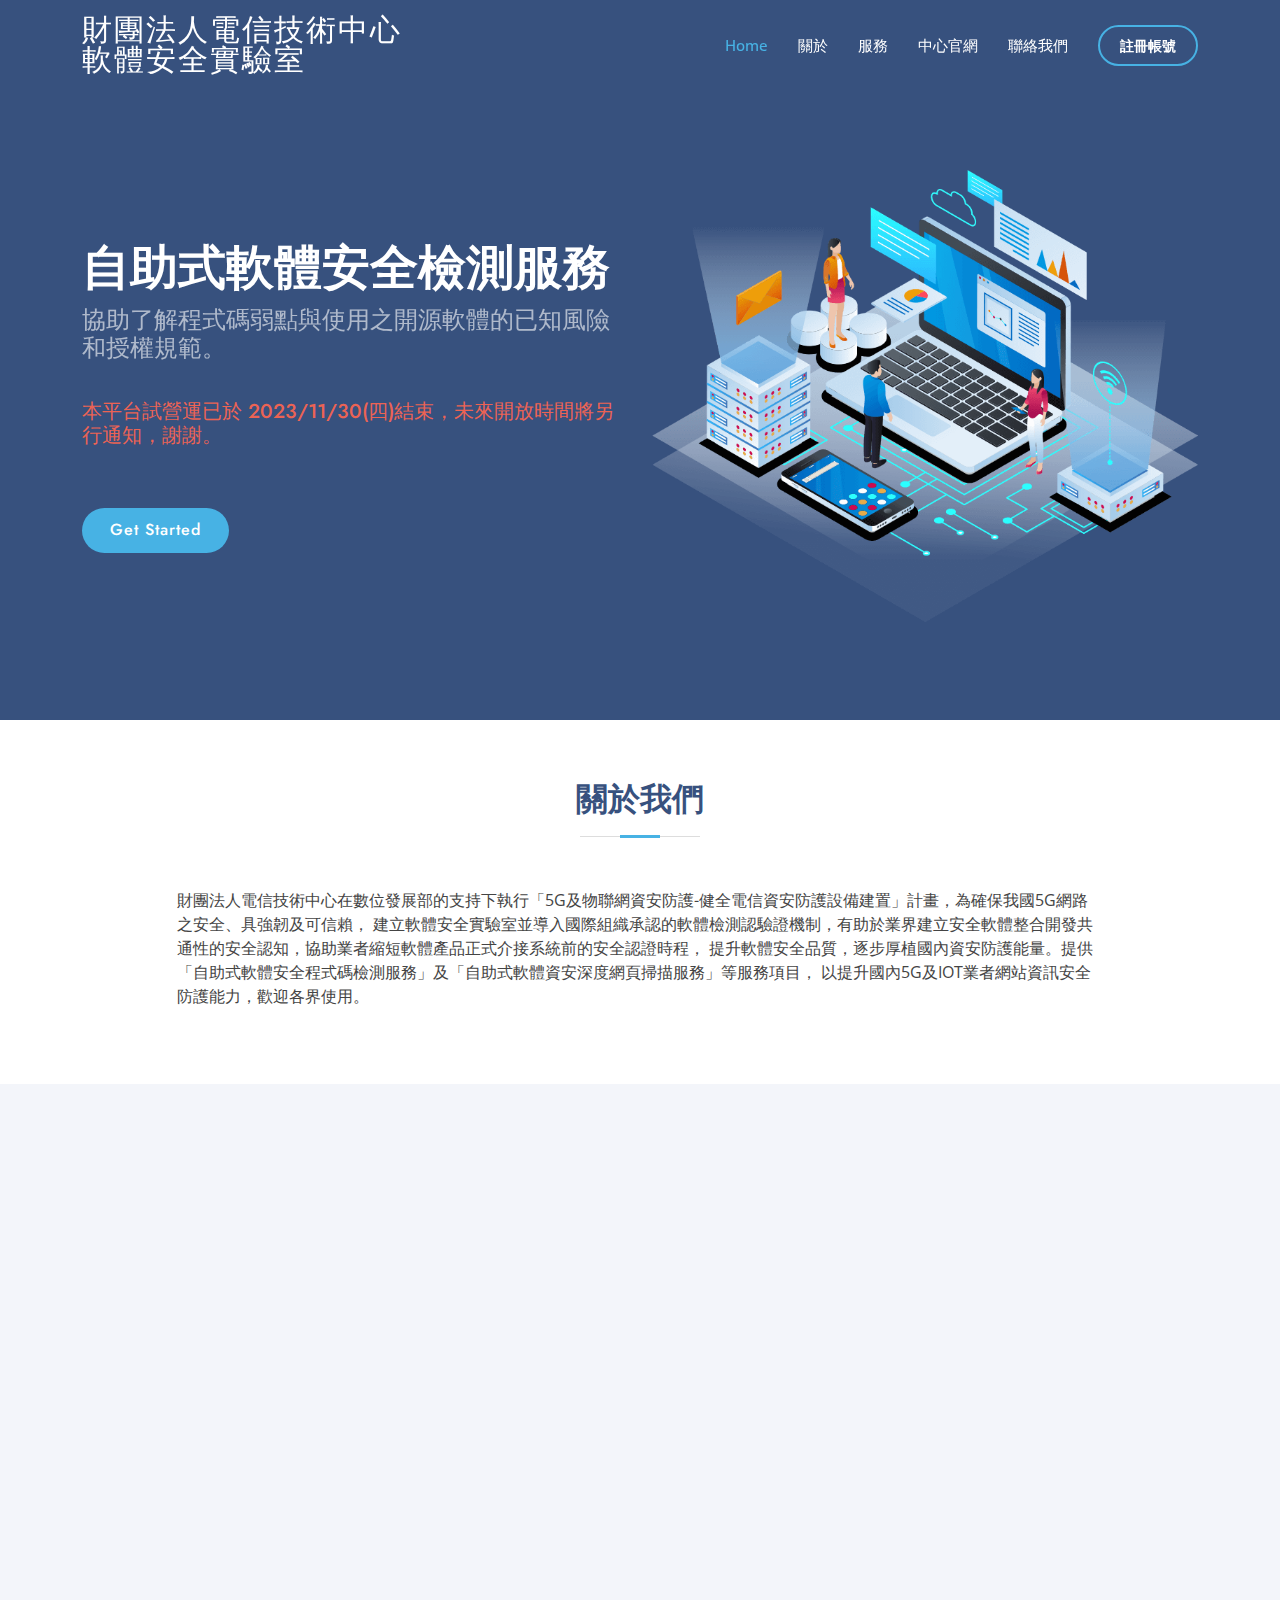
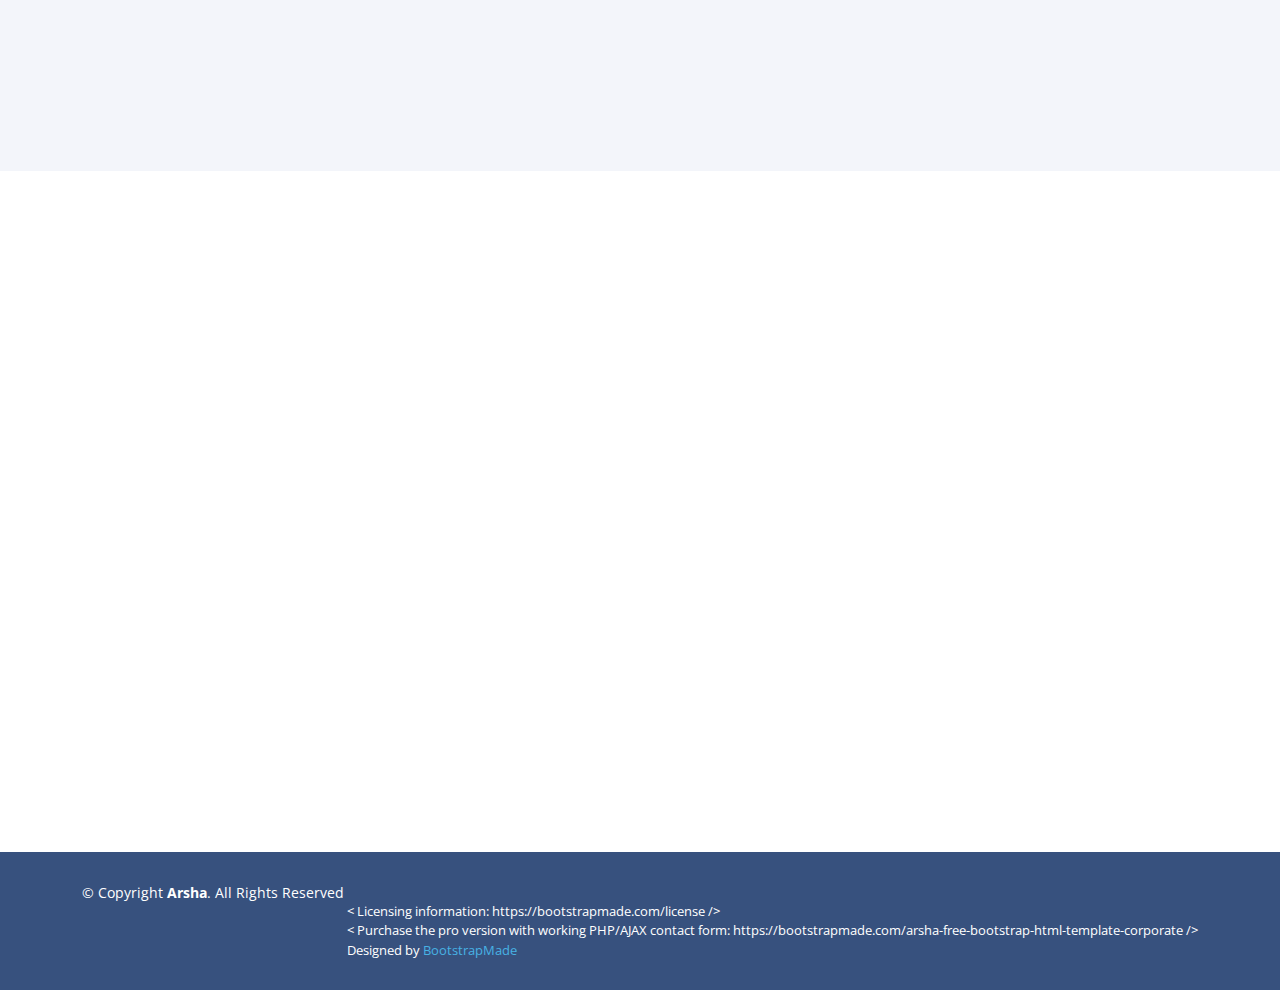
==== commit 1c9292ff: "Update index.html" ====
--- a/index.html
+++ b/index.html
@@ -44,7 +44,7 @@
   <!-- ======= Header ======= -->
   <header id="header" class="fixed-top">
     <div class="container d-flex align-items-center">
-      <h1 class="logo me-auto"><a href="">財團法人電信技術中心</br>軟體安全實驗室</a></h1>
+      <h1 class="logo me-auto"><a href="">財團法人電信技術中心<br/>軟體安全實驗室</a></h1>
 
       <!--<a href="">財團法人電信技術中心</br>軟體安全實驗室</a></h1>-->
       <!-- Uncomment below if you prefer to use an image logo -->
@@ -58,8 +58,8 @@
           <li><a class="nav-link scrollto" href="https://www.ttc.org.tw/" target="_blank">中心官網</a></li>
           <li><a class="nav-link scrollto" href="#contact">聯絡我們</a></li>
           <li><a class="getstarted scrollto"
-              href="https://ssdlc.ncsslab.org.tw/appbuilder/forms?code=81B100224859490211DD49DA25010BAE&Process=廠商帳號線上申請"
-              target="_blank">註冊帳號</a>
+              href="#"
+              target="_blank">註冊帳號</a><!-- https://ssdlc.ncsslab.org.tw/appbuilder/forms?code=81B100224859490211DD49DA25010BAE&Process=廠商帳號線上申請 -->
           </li>
         </ul>
         <i class="bi bi-list mobile-nav-toggle"></i>
@@ -93,7 +93,8 @@
               </div>
             </div>
           </div>
-          <!--<h6>本平台將於2023/12/01(五)12:00 至 2023/12/04(一)12:00 關閉進行維修作業，造成不便請見諒，謝謝。</h6>-->
+          <h6>本平台試營運已於 2023/11/30(四)結束，未來開放時間將另行通知，謝謝。</h6>
+          <!--<h6>本平台將於 XXXX/XX/XX(X)XX:XX 至 XXXX/XX/XX(X)XX:XX 關閉進行維修作業，造成不便請見諒，謝謝。</h6>-->
           <div class="d-flex justify-content-center justify-content-lg-start">
             <a href="#services" class="btn-get-started scrollto">Get Started</a>
 
@@ -148,7 +149,7 @@
           <div class="col-xl-3 col-md-6 d-flex align-items-stretch" data-aos="zoom-in" data-aos-delay="100">
             <div class="icon-box">
               <div class="icon"><i class="bx bxl-dribbble"></i></div>
-              <h4><a href="https://ssdlc.ncsslab.org.tw/pages/SecurityTestingService" target="_blank">軟體安全檢測服務</a></h4>
+              <h4><a href="#" target="_blank">軟體安全檢測服務</a><!-- https://ssdlc.ncsslab.org.tw/pages/SecurityTestingService --></h4>
               <p>軟體安全檢測服務包含原始碼風險分析、軟體組成分析掃描(SBOM)、安全風險分析 (Security Risk)、軟體使用許可風險分析 (License Risk)、營運風險分析 (Operation
                 Risk) 等五個項目分析軟體供應鏈的透明度與安全性，了解開源軟體已知風險和授權規範，並分析開源社群活躍度，確保安全漏洞可被持續修復。</p>
             </div>
@@ -158,7 +159,7 @@
             data-aos-delay="200">
             <div class="icon-box">
               <div class="icon"><i class="bx bx-file"></i></div>
-              <h4><a href="https://ssdlc.ncsslab.org.tw/pages/DeepSecurityScanService" target="_blank">深度網頁弱點掃描服務</a>
+              <h4><a href="#" target="_blank">深度網頁弱點掃描服務</a><!-- https://ssdlc.ncsslab.org.tw/pages/DeepSecurityScanService -->
               </h4>
               <p>深度網頁弱點掃描服務，是透過網頁腳本錄製器產生檢測腳本，透過弱點掃描工具掃描檢測腳本，藉此提升網頁掃描深度和覆蓋率，產出進階弱點議題檢測報告，弱點修復後可強化網站的資安防護能力。</p>
             </div>
@@ -169,8 +170,8 @@
             <div class="icon-box">
               <div class="icon"><i class="bx bx-tachometer"></i></div>
               <h4><a
-                  href="https://ssdlc.ncsslab.org.tw/appbuilder/forms?code=81B100224859490211DD49DA25010BAE&Process=廠商帳號線上申請"
-                  target="_blank">廠商帳號申請</a>
+                  href="#"
+                  target="_blank">廠商帳號申請</a><!-- https://ssdlc.ncsslab.org.tw/appbuilder/forms?code=81B100224859490211DD49DA25010BAE&Process=廠商帳號線上申請 -->
               </h4>
               <p>請申請平台帳號，帳號審核通過後，即可使用軟體安全檢測服務及深度弱點掃描服務。</p>
             </div>
@@ -181,8 +182,8 @@
             <div class="icon-box">
               <div class="icon"><i class="bx bx-layer"></i></div>
               <h4><a
-                  href="https://ssdlc.ncsslab.org.tw/appbuilder/forms?code=81B200224859490211DD4D2438AC8E6C&Process=廠商帳號密碼重設"
-                  target="_blank">廠商密碼重設</a>
+                  href="#"
+                  target="_blank">廠商密碼重設</a><!-- https://ssdlc.ncsslab.org.tw/appbuilder/forms?code=81B200224859490211DD4D2438AC8E6C&Process=廠商帳號密碼重設 -->
               </h4>
               <p>如忘記密碼，請點選此處更改密碼。如有其他疑問，歡迎聯繫我們。</p>
             </div>
